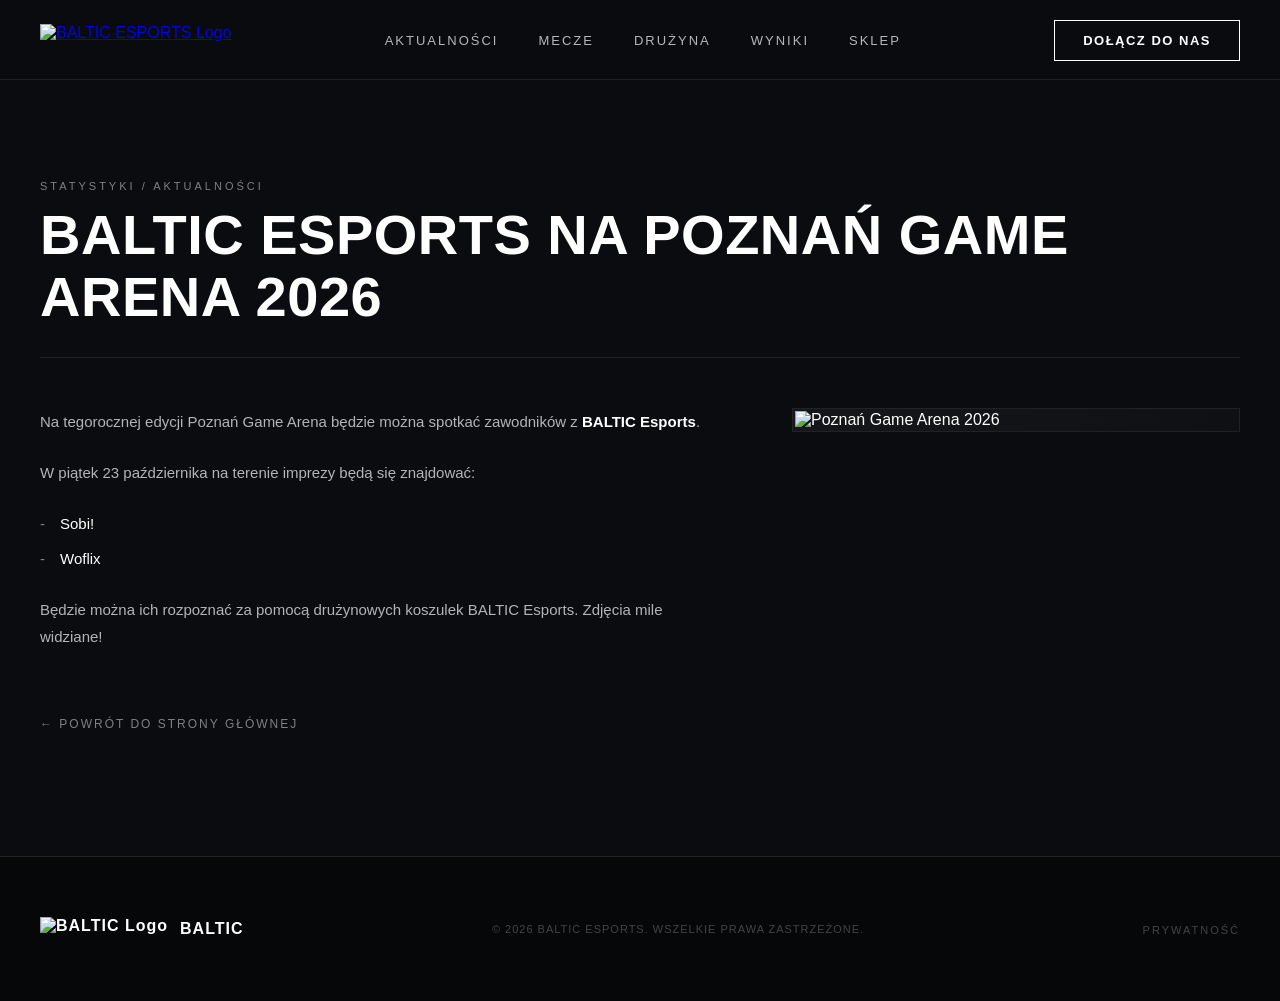
==== aktualnosci/index.html @ b142d18a "Update SKLEP link to point to the correct path" ====
<!DOCTYPE html>
<html lang="pl">
<head>
    <meta charset="UTF-8">
    <meta name="viewport" content="width=device-width, initial-scale=1.0">
    <title>BALTIC ESPORTS - Aktualności</title>
    <link rel="preconnect" href="https://googleapis.com">
    <link rel="preconnect" href="https://gstatic.com" crossorigin>
    <link href="https://googleapis.com/css2?family=Oswald:wght@500;700&family=Inter:wght@400;600&display=swap" rel="stylesheet">
    
    <style>
        :root {
            --bg-color: #0b0c10;
            --header-bg: rgba(11, 12, 16, 0.95);
            --text-main: #ffffff;
            --text-muted: #808080;
            --border-color: #222222;
            --font-headings: 'Oswald', sans-serif;
            --font-body: 'Inter', sans-serif;
        }

        * {
            box-sizing: border-box;
            margin: 0;
            padding: 0;
        }

        body {
            background-color: var(--bg-color);
            color: var(--text-main);
            font-family: var(--font-body);
            overflow-x: hidden;
        }

        .header {
            position: fixed;
            top: 0;
            left: 0;
            width: 100%;
            background-color: var(--header-bg);
            border-bottom: 1px solid var(--border-color);
            z-index: 1000;
            height: 80px;
        }

        .header-container {
            max-width: 1400px;
            height: 100%;
            margin: 0 auto;
            display: flex;
            justify-content: space-between;
            align-items: center;
            padding: 0 40px;
        }

        .logo a {
            display: flex;
            align-items: center;
        }

        .logo img {
            height: 32px;
            width: auto;
        }

        .nav ul {
            list-style: none;
            display: flex;
            gap: 40px;
        }

        .nav a {
            color: var(--text-main);
            text-decoration: none;
            font-family: var(--font-headings);
            font-size: 13px;
            font-weight: 500;
            letter-spacing: 2px;
            text-transform: uppercase;
            transition: opacity 0.2s;
            opacity: 0.7;
        }

        .nav a:hover, .nav a.active {
            opacity: 1;
        }

        .btn-join {
            font-family: var(--font-headings);
            border: 1px solid var(--text-main);
            color: var(--text-main);
            padding: 12px 28px;
            text-decoration: none;
            font-size: 13px;
            letter-spacing: 1.5px;
            font-weight: 700;
            text-transform: uppercase;
            transition: background 0.3s, color 0.3s;
        }

        .btn-join:hover {
            background-color: var(--text-main);
            color: var(--bg-color);
        }

        .news-article-container {
            max-width: 1400px;
            margin: 180px auto 100px auto;
            padding: 0 40px;
        }

        .article-category {
            font-family: var(--font-headings);
            color: var(--text-muted);
            font-size: 11px;
            text-transform: uppercase;
            letter-spacing: 3px;
            display: block;
            margin-bottom: 12px;
        }

        .article-title {
            font-family: var(--font-headings);
            font-size: 56px;
            font-weight: 700;
            text-transform: uppercase;
            line-height: 1.1;
            letter-spacing: 0.5px;
            margin-bottom: 30px;
        }

        .article-separator {
            width: 100%;
            height: 1px;
            background-color: var(--border-color);
            margin-bottom: 50px;
        }

        .article-content-wrapper {
            display: grid;
            grid-template-columns: 1.2fr 0.8fr;
            gap: 80px;
            align-items: flex-start;
        }

        .article-text {
            font-size: 15px;
            line-height: 1.8;
            color: #b3b4b6;
        }

        .article-text p {
            margin-bottom: 24px;
        }

        .article-text strong {
            color: var(--text-main);
        }

        .article-list {
            list-style: none;
            margin-bottom: 24px;
        }

        .article-list li {
            position: relative;
            padding-left: 20px;
            margin-bottom: 8px;
            color: var(--text-main);
        }

        .article-list li::before {
            content: "-";
            position: absolute;
            left: 0;
            color: var(--text-muted);
        }

        .article-image-box {
            position: relative;
            background: linear-gradient(135deg, #16171b 0%, #0f1013 100%);
            border: 1px solid var(--border-color);
            padding: 2px;
        }

        .news-image {
            width: 100%;
            height: auto;
            display: block;
        }

        .btn-back {
            display: inline-flex;
            align-items: center;
            margin-top: 40px;
            color: var(--text-muted);
            text-decoration: none;
            font-family: var(--font-headings);
            font-size: 12px;
            letter-spacing: 2px;
            text-transform: uppercase;
            transition: color 0.2s;
        }

        .btn-back:hover {
            color: var(--text-main);
        }

        .footer {
            border-top: 1px solid var(--border-color);
            padding: 60px 0;
            margin-top: 120px;
            background-color: #060709;
        }

        .footer-container {
            max-width: 1400px;
            margin: 0 auto;
            display: flex;
            justify-content: space-between;
            align-items: center;
            padding: 0 40px;
        }

        .footer-logo {
            display: flex;
            align-items: center;
            gap: 12px;
            font-family: var(--font-headings);
            font-size: 16px;
            font-weight: 700;
            letter-spacing: 1px;
        }

        .footer-logo-img {
            height: 24px;
            width: auto;
        }

        .footer-copyright {
            font-size: 11px;
            color: #444444;
            font-family: var(--font-body);
            letter-spacing: 1px;
        }

        .footer-links a {
            color: #444444;
            text-decoration: none;
            font-family: var(--font-headings);
            font-size: 11px;
            letter-spacing: 2px;
            margin-left: 30px;
            transition: color 0.2s;
        }

        .footer-links a:hover {
            color: var(--text-main);
        }

        @media (max-width: 992px) {
            .article-content-wrapper {
                grid-template-columns: 1fr;
                gap: 40px;
            }
            .article-title {
                font-size: 42px;
            }
            .header-container, .footer-container {
                padding: 0 20px;
            }
            .news-article-container {
                padding: 0 20px;
                margin-top: 140px;
            }
        }

        @media (max-width: 768px) {
            .nav {
                display: none;
            }
            .footer-container {
                flex-direction: column;
                gap: 24px;
                text-align: center;
            }
            .footer-links a {
                margin: 0 15px;
            }
        }
    </style>
</head>
<body>

    <header class="header">
        <div class="header-container">
            <div class="logo">
                <a href="../">
                    <img src="../BalticLogo.png" alt="BALTIC ESPORTS Logo">
                </a>
            </div>
            <nav class="nav">
                <ul>
                    <li><a href="../#aktualnosci">AKTUALNOŚCI</a></li>
                    <li><a href="../#mecze">MECZE</a></li>
                    <li><a href="../#druzyna">DRUŻYNA</a></li>
                    <li><a href="../#wyniki">WYNIKI</a></li>
                    <li><a href="../sklep/">SKLEP</a></li>
                </ul>
            </nav>
            <div class="cta-button">
                <a href="../#dolacz" class="btn-join">DOŁĄCZ DO NAS</a>
            </div>
        </div>
    </header>

    <main class="news-article-container">
        <span class="article-category">STATYSTYKI / AKTUALNOŚCI</span>
        <h1 class="article-title">BALTIC ESPORTS na Poznań Game Arena 2026</h1>
        <div class="article-separator"></div>

        <section class="article-content-wrapper">
            <div class="article-text">
                <p>Na tegorocznej edycji Poznań Game Arena będzie można spotkać zawodników z <strong>BALTIC Esports</strong>.</p>
                <p>W piątek 23 października na terenie imprezy będą się znajdować:</p>
                <ul class="article-list">
                    <li>Sobi!</li>
                    <li>Woflix</li>
                </ul>
                <p>Będzie można ich rozpoznać za pomocą drużynowych koszulek BALTIC Esports. Zdjęcia mile widziane!</p>
                <a href="../" class="btn-back">← POWRÓT DO STRONY GŁÓWNEJ</a>
            </div>

            <div class="article-image-box">
                <img src="../pga.jpg" alt="Poznań Game Arena 2026" class="news-image">
            </div>
        </section>
    </main>

    <footer class="footer">
        <div class="footer-container">
            <div class="footer-logo">
                <img src="../BalticLogo.png" alt="BALTIC Logo" class="footer-logo-img">
                <span>BALTIC</span>
            </div>
            <div class="footer-copyright">
                <p>&copy; 2026 BALTIC ESPORTS. WSZELKIE PRAWA ZASTRZEŻONE.</p>
            </div>
            <div class="footer-links">
                <a href="#prywatnosc">PRYWATNOŚĆ</a>
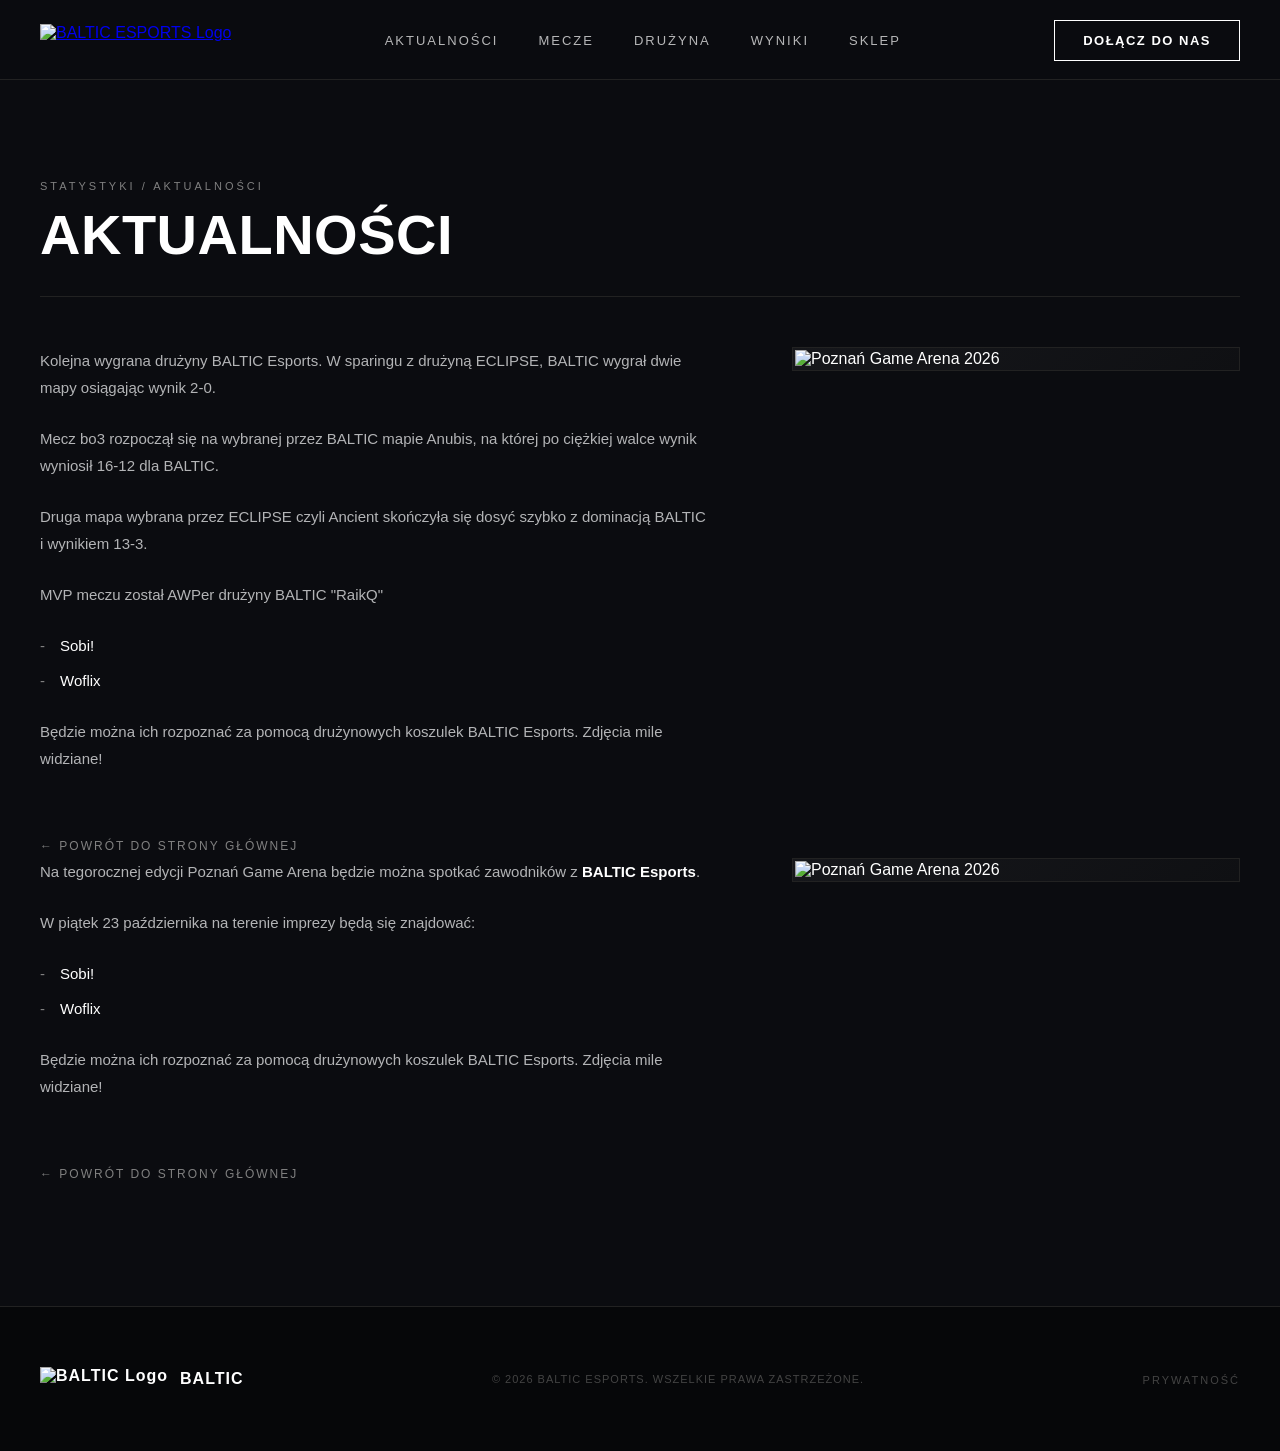
==== commit 9375a0aa: "Revise article title and add match details for BALTIC Esports Updated the article title and added co" ====
--- a/aktualnosci/index.html
+++ b/aktualnosci/index.html
@@ -316,9 +316,26 @@
 
     <main class="news-article-container">
         <span class="article-category">STATYSTYKI / AKTUALNOŚCI</span>
-        <h1 class="article-title">BALTIC ESPORTS na Poznań Game Arena 2026</h1>
+        <h1 class="article-title">AKTUALNOŚCI</h1>
         <div class="article-separator"></div>
-
+<section class="article-content-wrapper">
+            <div class="article-text">
+                <p>Kolejna wygrana drużyny BALTIC Esports. W sparingu z drużyną ECLIPSE, BALTIC wygrał dwie mapy osiągając wynik 2-0.</p>
+                <p>Mecz bo3 rozpoczął się na wybranej przez BALTIC mapie Anubis, na której po ciężkiej walce wynik wyniosił 16-12 dla BALTIC.</p>
+                <p>Druga mapa wybrana przez ECLIPSE czyli Ancient skończyła się dosyć szybko z dominacją BALTIC i wynikiem 13-3.</p>
+                <p>MVP meczu został AWPer drużyny BALTIC "RaikQ"</p>
+                <ul class="article-list">
+                    <li>Sobi!</li>
+                    <li>Woflix</li>
+                </ul>
+                <p>Będzie można ich rozpoznać za pomocą drużynowych koszulek BALTIC Esports. Zdjęcia mile widziane!</p>
+                <a href="../" class="btn-back">← POWRÓT DO STRONY GŁÓWNEJ</a>
+            </div>
+
+            <div class="article-image-box">
+                <img src="../ancient.jpg" alt="Poznań Game Arena 2026" class="news-image">
+            </div>
+        </section>
         <section class="article-content-wrapper">
             <div class="article-text">
                 <p>Na tegorocznej edycji Poznań Game Arena będzie można spotkać zawodników z <strong>BALTIC Esports</strong>.</p>
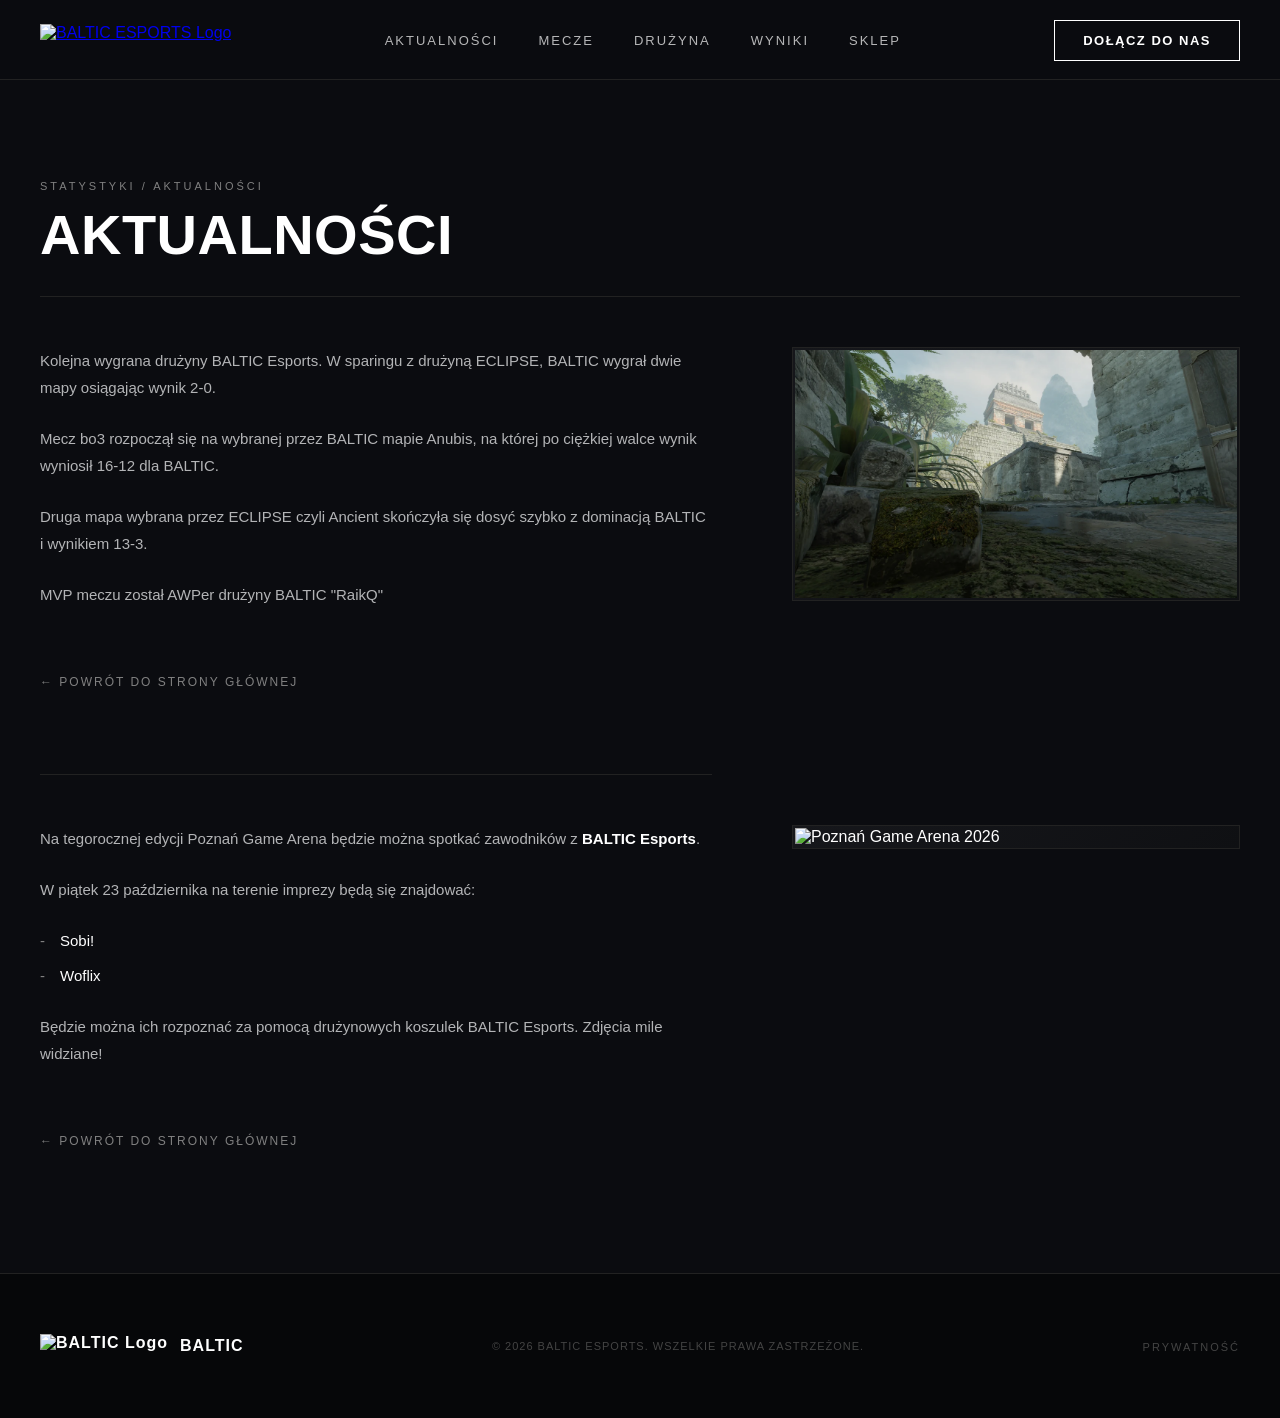
==== commit a1b9aec5: "Update article content and image Removed player list and added a new image for the article." ====
--- a/aktualnosci/index.html
+++ b/aktualnosci/index.html
@@ -324,17 +324,12 @@
                 <p>Mecz bo3 rozpoczął się na wybranej przez BALTIC mapie Anubis, na której po ciężkiej walce wynik wyniosił 16-12 dla BALTIC.</p>
                 <p>Druga mapa wybrana przez ECLIPSE czyli Ancient skończyła się dosyć szybko z dominacją BALTIC i wynikiem 13-3.</p>
                 <p>MVP meczu został AWPer drużyny BALTIC "RaikQ"</p>
-                <ul class="article-list">
-                    <li>Sobi!</li>
-                    <li>Woflix</li>
-                </ul>
-                <p>Będzie można ich rozpoznać za pomocą drużynowych koszulek BALTIC Esports. Zdjęcia mile widziane!</p>
                 <a href="../" class="btn-back">← POWRÓT DO STRONY GŁÓWNEJ</a>
             </div>
-
             <div class="article-image-box">
-                <img src="../ancient.jpg" alt="Poznań Game Arena 2026" class="news-image">
-            </div>
+                <img src="../ancient.png" alt="Ancient" class="news-image">
+            </div>
+            <div class="article-separator"></div>
         </section>
         <section class="article-content-wrapper">
             <div class="article-text">
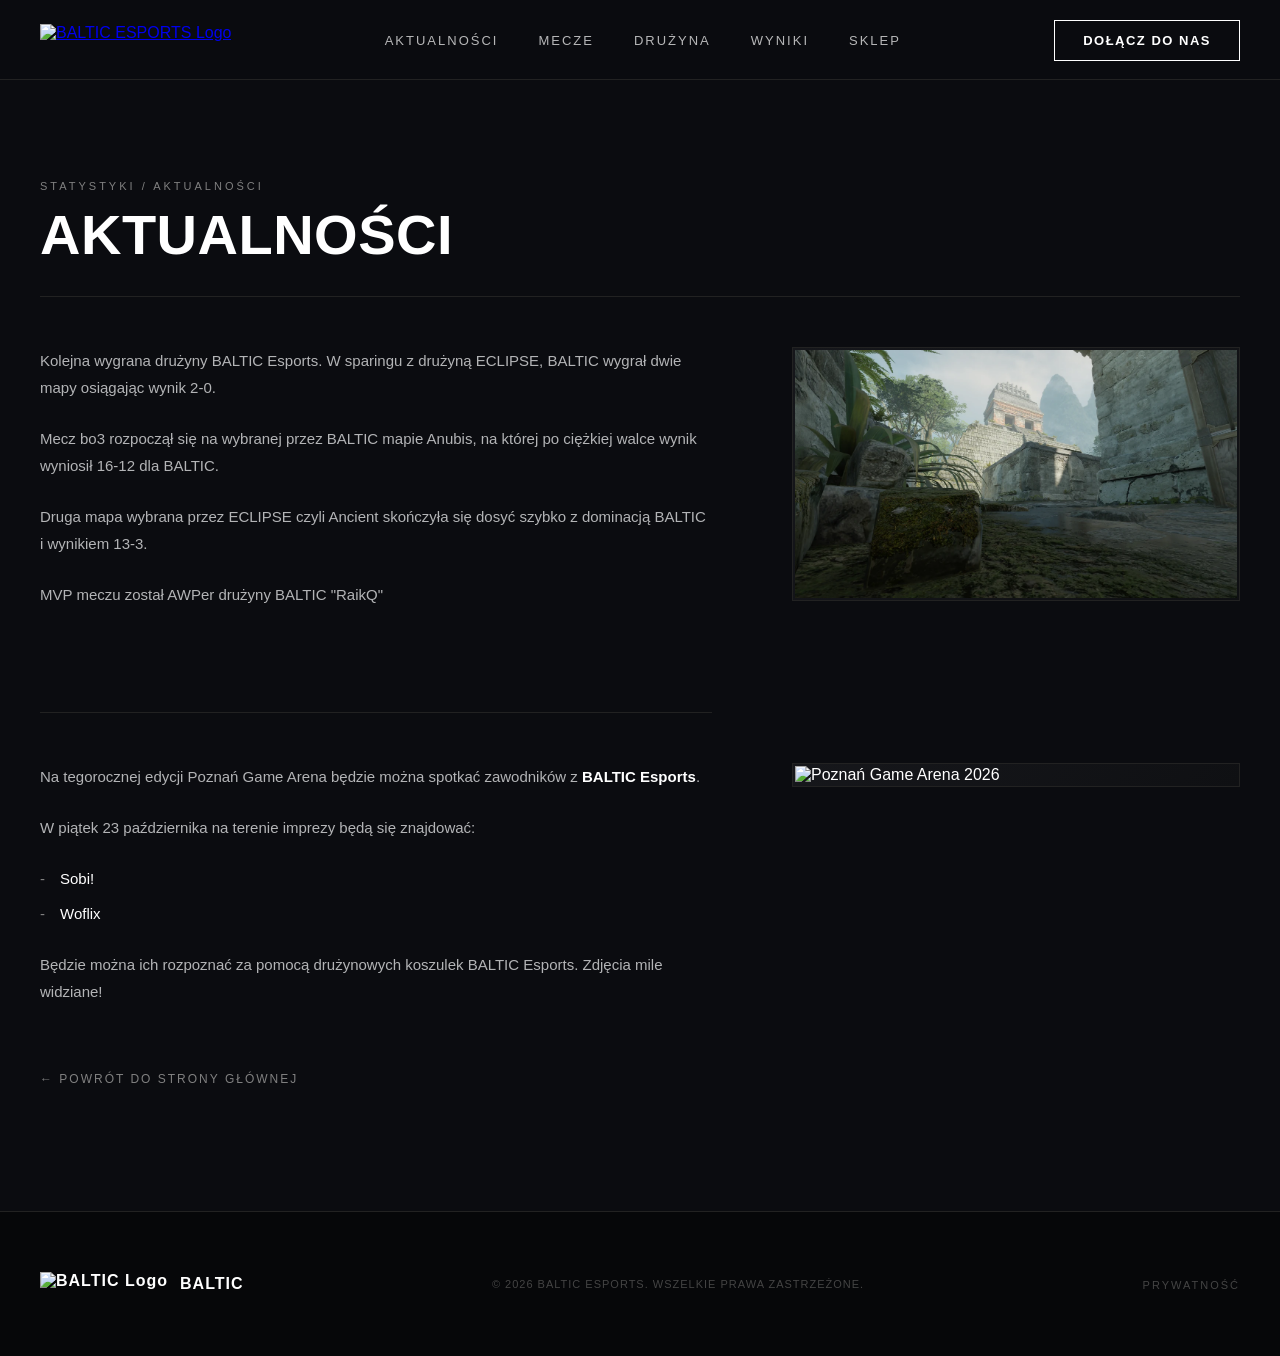
==== commit 494388a7: "Remove back button from news article" ====
--- a/aktualnosci/index.html
+++ b/aktualnosci/index.html
@@ -324,7 +324,6 @@
                 <p>Mecz bo3 rozpoczął się na wybranej przez BALTIC mapie Anubis, na której po ciężkiej walce wynik wyniosił 16-12 dla BALTIC.</p>
                 <p>Druga mapa wybrana przez ECLIPSE czyli Ancient skończyła się dosyć szybko z dominacją BALTIC i wynikiem 13-3.</p>
                 <p>MVP meczu został AWPer drużyny BALTIC "RaikQ"</p>
-                <a href="../" class="btn-back">← POWRÓT DO STRONY GŁÓWNEJ</a>
             </div>
             <div class="article-image-box">
                 <img src="../ancient.png" alt="Ancient" class="news-image">
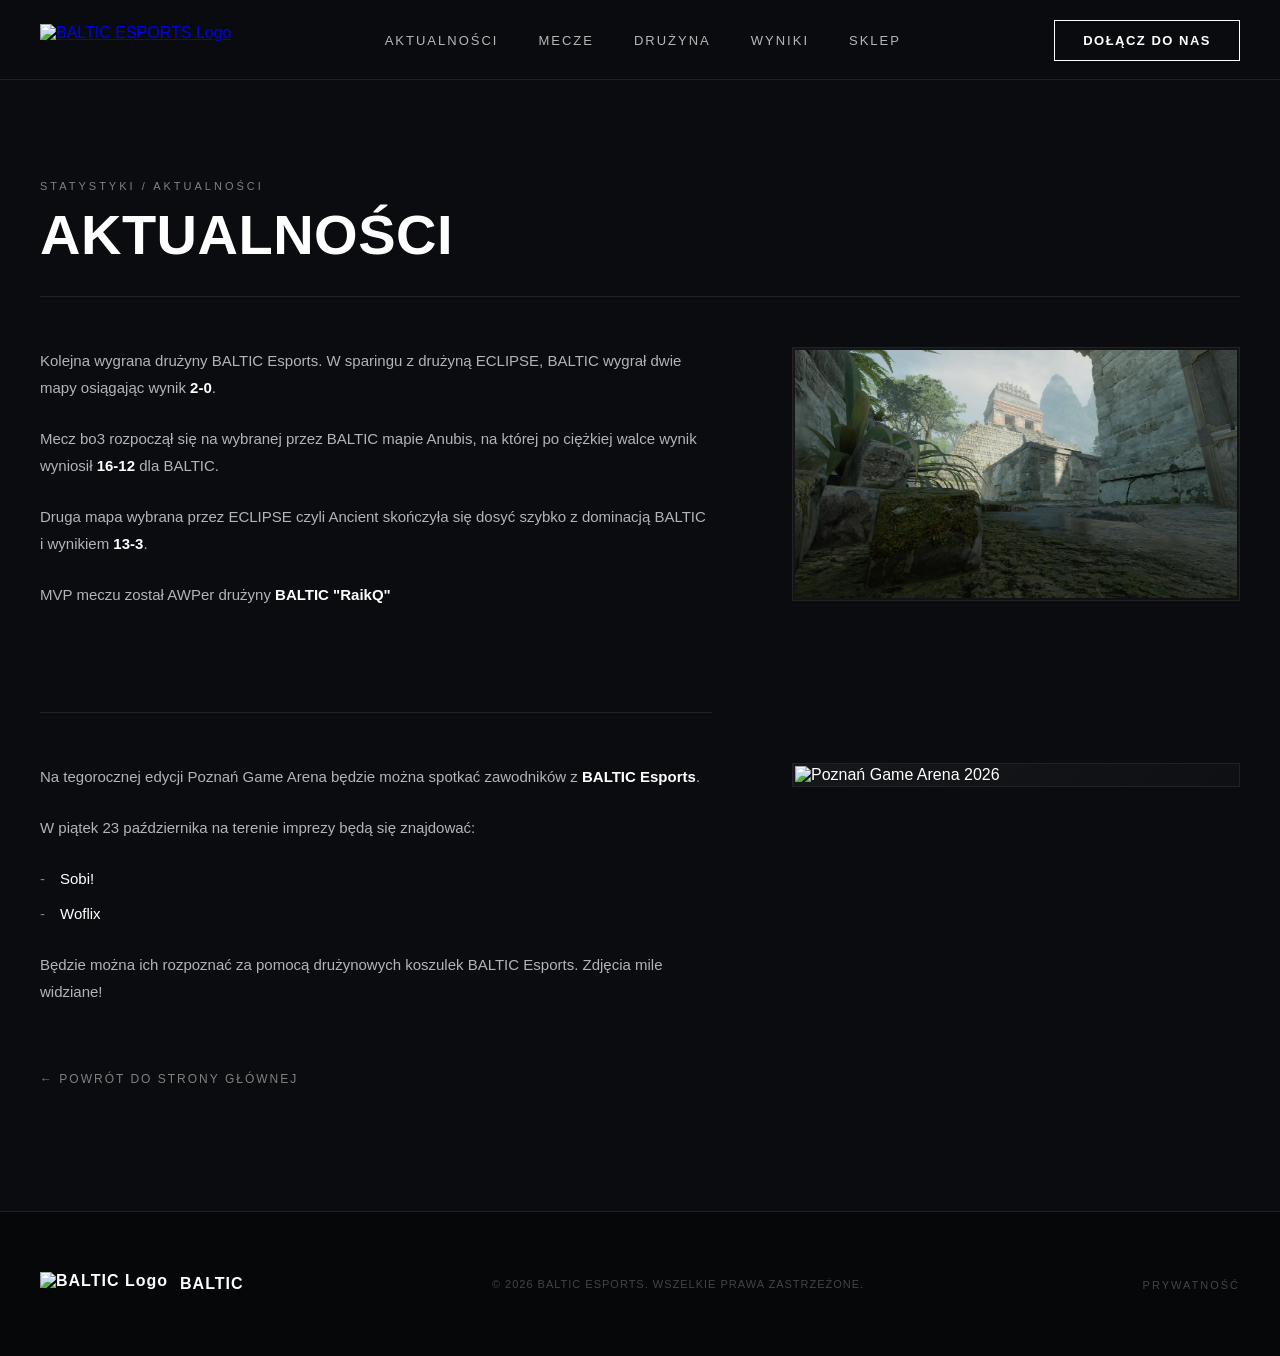
==== commit 1d191d2e: "Enhance article text with strong emphasis" ====
--- a/aktualnosci/index.html
+++ b/aktualnosci/index.html
@@ -320,10 +320,10 @@
         <div class="article-separator"></div>
 <section class="article-content-wrapper">
             <div class="article-text">
-                <p>Kolejna wygrana drużyny BALTIC Esports. W sparingu z drużyną ECLIPSE, BALTIC wygrał dwie mapy osiągając wynik 2-0.</p>
-                <p>Mecz bo3 rozpoczął się na wybranej przez BALTIC mapie Anubis, na której po ciężkiej walce wynik wyniosił 16-12 dla BALTIC.</p>
-                <p>Druga mapa wybrana przez ECLIPSE czyli Ancient skończyła się dosyć szybko z dominacją BALTIC i wynikiem 13-3.</p>
-                <p>MVP meczu został AWPer drużyny BALTIC "RaikQ"</p>
+                <p>Kolejna wygrana drużyny BALTIC Esports. W sparingu z drużyną </strong>ECLIPSE</strong>, BALTIC wygrał dwie mapy osiągając wynik <strong>2-0</strong>.</p>
+                <p>Mecz bo3 rozpoczął się na wybranej przez BALTIC mapie Anubis, na której po ciężkiej walce wynik wyniosił <strong>16-12</strong> dla BALTIC.</p>
+                <p>Druga mapa wybrana przez ECLIPSE czyli Ancient skończyła się dosyć szybko z dominacją BALTIC i wynikiem <strong>13-3</strong>.</p>
+                <p>MVP meczu został AWPer drużyny <strong>BALTIC "RaikQ"</strong></p>
             </div>
             <div class="article-image-box">
                 <img src="../ancient.png" alt="Ancient" class="news-image">
